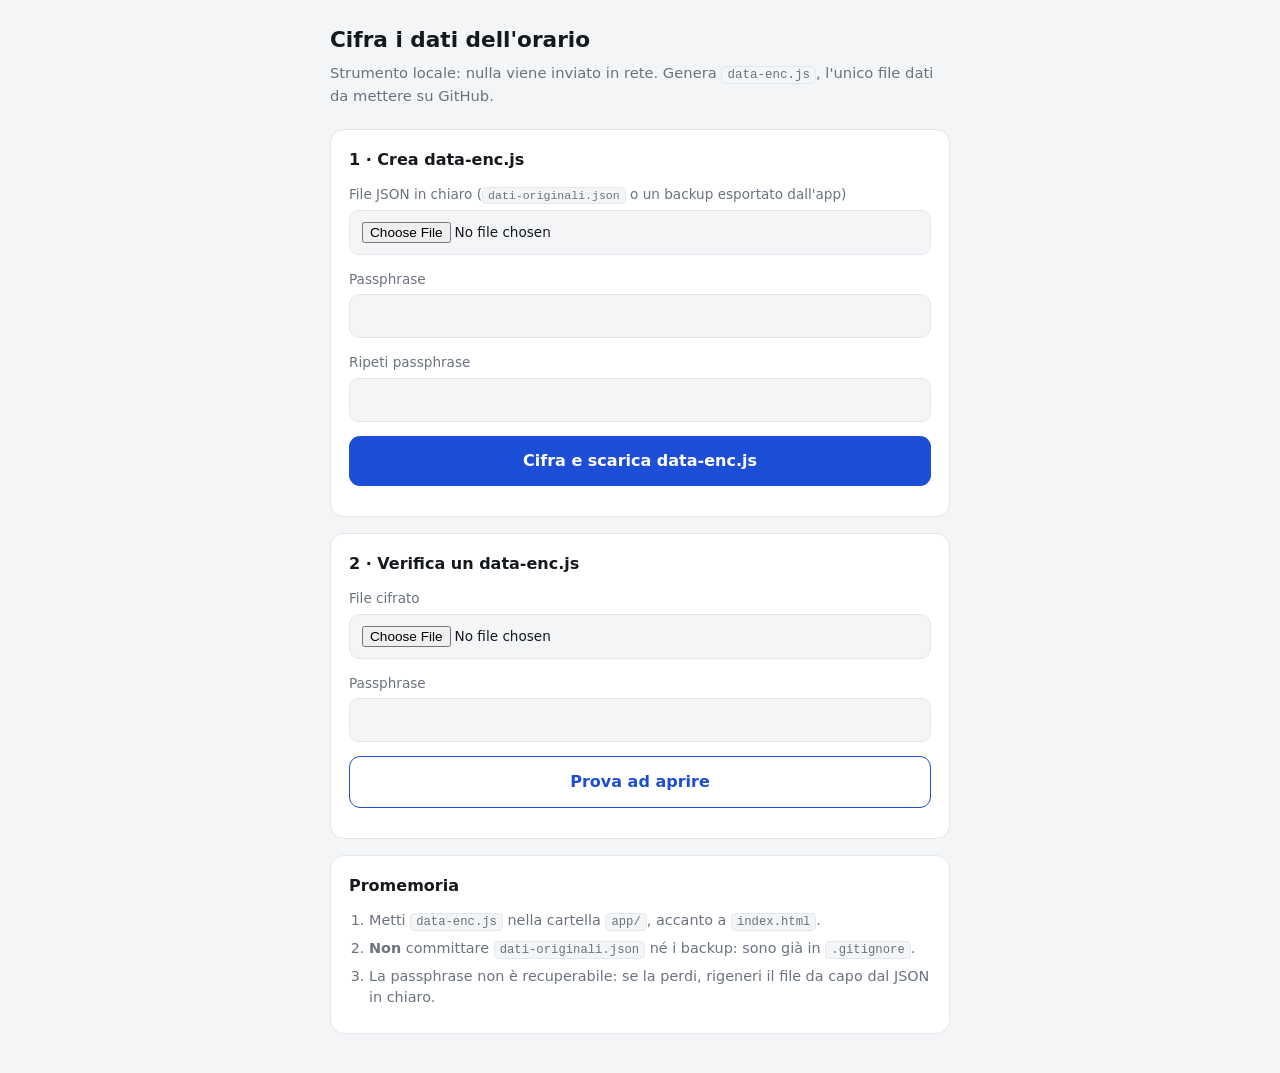
==== cifra.html @ 4352be08 "app orario tasso" ====
<!DOCTYPE html>
<html lang="it">
<head>
<meta charset="utf-8">
<meta name="viewport" content="width=device-width, initial-scale=1">
<title>Cifra dati — Orario T. Tasso</title>
<style>
  :root{--ink:#15181d;--muted:#6b7280;--line:#e4e7ec;--accent:#1d4ed8;--bg:#f4f5f7;--card:#fff}
  @media(prefers-color-scheme:dark){:root{--ink:#e9ebef;--muted:#9aa1ad;--line:#272b33;--accent:#6f9bff;--bg:#0f1115;--card:#171a20}}
  body{margin:0;background:var(--bg);color:var(--ink);font:16px/1.5 system-ui,-apple-system,"Segoe UI",sans-serif;padding:24px 16px}
  main{max-width:620px;margin:0 auto}
  h1{font-size:1.35rem;margin:0 0 6px} p.sub{color:var(--muted);margin:0 0 22px;font-size:.92rem}
  .card{background:var(--card);border:1px solid var(--line);border-radius:14px;padding:18px;margin-bottom:16px}
  h2{font-size:1rem;margin:0 0 12px}
  label{display:block;font-size:.85rem;color:var(--muted);margin-bottom:14px}
  input{width:100%;box-sizing:border-box;padding:11px 12px;border:1px solid var(--line);border-radius:10px;
        background:var(--bg);color:var(--ink);margin-top:5px;font:inherit}
  button{background:var(--accent);color:#fff;border:0;border-radius:11px;padding:13px 18px;font:inherit;font-weight:600;cursor:pointer;width:100%}
  button.sec{background:transparent;color:var(--accent);border:1px solid var(--accent)}
  .msg{margin-top:12px;font-size:.9rem}.ok{color:#15803d}.ko{color:#c0392b}
  ol{padding-left:20px;color:var(--muted);font-size:.9rem;margin:0}
  li{margin-bottom:6px}
  code{background:var(--bg);border:1px solid var(--line);border-radius:5px;padding:1px 5px;font-size:.85em}
</style>
</head>
<body>
<main>
  <h1>Cifra i dati dell'orario</h1>
  <p class="sub">Strumento locale: nulla viene inviato in rete. Genera <code>data-enc.js</code>, l'unico file dati da mettere su GitHub.</p>

  <div class="card">
    <h2>1 · Crea data-enc.js</h2>
    <label>File JSON in chiaro (<code>dati-originali.json</code> o un backup esportato dall'app)
      <input type="file" id="f" accept=".json,application/json"></label>
    <label>Passphrase<input type="password" id="p1" autocomplete="new-password"></label>
    <label>Ripeti passphrase<input type="password" id="p2" autocomplete="new-password"></label>
    <button id="go">Cifra e scarica data-enc.js</button>
    <div class="msg" id="m1"></div>
  </div>

  <div class="card">
    <h2>2 · Verifica un data-enc.js</h2>
    <label>File cifrato<input type="file" id="f2" accept=".js"></label>
    <label>Passphrase<input type="password" id="p3" autocomplete="off"></label>
    <button class="sec" id="go2">Prova ad aprire</button>
    <div class="msg" id="m2"></div>
  </div>

  <div class="card">
    <h2>Promemoria</h2>
    <ol>
      <li>Metti <code>data-enc.js</code> nella cartella <code>app/</code>, accanto a <code>index.html</code>.</li>
      <li><b>Non</b> committare <code>dati-originali.json</code> né i backup: sono già in <code>.gitignore</code>.</li>
      <li>La passphrase non è recuperabile: se la perdi, rigeneri il file da capo dal JSON in chiaro.</li>
    </ol>
  </div>
</main>

<script>
const ITER = 310000;
const enc = new TextEncoder(), dec = new TextDecoder();
const b64e = b => { const a = new Uint8Array(b); let s = ''; for (let i = 0; i < a.length; i++) s += String.fromCharCode(a[i]); return btoa(s); };
const b64d = s => { const t = atob(s), a = new Uint8Array(t.length); for (let i = 0; i < t.length; i++) a[i] = t.charCodeAt(i); return a; };
async function key(pass, salt) {
  const km = await crypto.subtle.importKey('raw', enc.encode(pass), 'PBKDF2', false, ['deriveKey']);
  return crypto.subtle.deriveKey({ name: 'PBKDF2', salt, iterations: ITER, hash: 'SHA-256' },
    km, { name: 'AES-GCM', length: 256 }, false, ['encrypt', 'decrypt']);
}
function say(id, txt, ok) { const e = document.getElementById(id); e.textContent = txt; e.className = 'msg ' + (ok ? 'ok' : 'ko'); }
const read = f => new Promise((res, rej) => { const r = new FileReader(); r.onload = () => res(r.result); r.onerror = rej; r.readAsText(f); });

document.getElementById('go').onclick = async () => {
  const f = document.getElementById('f').files[0];
  const p1 = document.getElementById('p1').value, p2 = document.getElementById('p2').value;
  if (!f) return say('m1', 'Scegli il file JSON.');
  if (p1.length < 6) return say('m1', 'Passphrase troppo corta (almeno 6 caratteri).');
  if (p1 !== p2) return say('m1', 'Le due passphrase non coincidono.');
  try {
    const obj = JSON.parse(await read(f));
    if (!obj.docenti) return say('m1', 'Il JSON non contiene "docenti".');
    const salt = crypto.getRandomValues(new Uint8Array(16));
    const iv = crypto.getRandomValues(new Uint8Array(12));
    const k = await key(p1, salt);
    const ct = await crypto.subtle.encrypt({ name: 'AES-GCM', iv }, k, enc.encode(JSON.stringify(obj)));
    const out = { v: 1, kdf: 'PBKDF2-SHA256', iter: ITER, salt: b64e(salt), iv: b64e(iv), ct: b64e(ct) };
    const blob = new Blob(['window.ORARIO_ENC = ' + JSON.stringify(out) + ';\n'], { type: 'application/javascript' });
    const a = document.createElement('a'); a.href = URL.createObjectURL(blob); a.download = 'data-enc.js';
    document.body.appendChild(a); a.click(); a.remove();
    say('m1', 'Fatto: ' + obj.docenti.length + ' docenti cifrati. Sposta data-enc.js nella cartella app/.', true);
  } catch (e) { say('m1', 'Errore: ' + e.message); }
};

document.getElementById('go2').onclick = async () => {
  const f = document.getElementById('f2').files[0], p = document.getElementById('p3').value;
  if (!f) return say('m2', 'Scegli il file data-enc.js.');
  try {
    const txt = await read(f);
    const box = JSON.parse(txt.replace(/^[^{]*/, '').replace(/;\s*$/, ''));
    const k = await key(p, b64d(box.salt));
    const pt = await crypto.subtle.decrypt({ name: 'AES-GCM', iv: b64d(box.iv) }, k, b64d(box.ct));
    const obj = JSON.parse(dec.decode(pt));
    say('m2', 'Passphrase corretta: ' + obj.docenti.length + ' docenti, anno ' + (obj.meta ? obj.meta.anno : '?') + '.', true);
  } catch (e) { say('m2', 'Non si apre: passphrase errata o file danneggiato.'); }
};
</script>
</body>
</html>
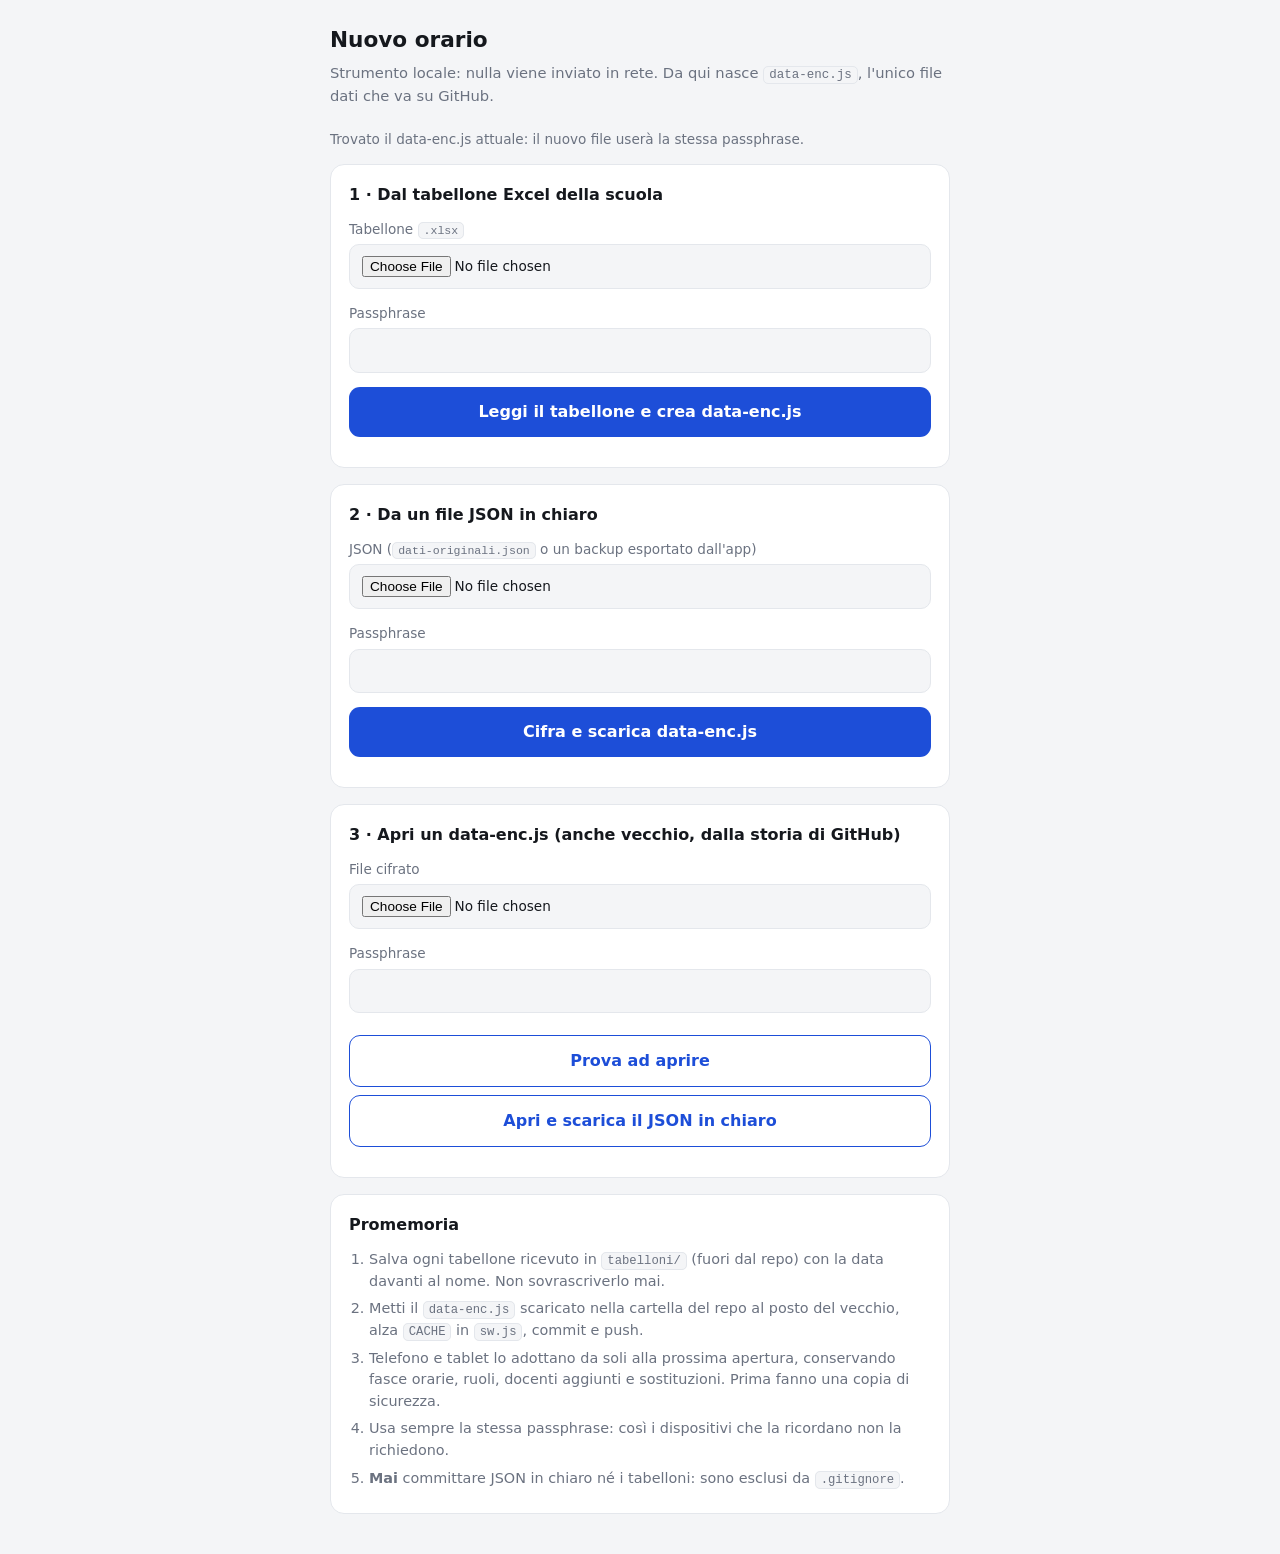
==== commit e5853dfa: "sicurezza" ====
--- a/cifra.html
+++ b/cifra.html
@@ -3,10 +3,11 @@
 <head>
 <meta charset="utf-8">
 <meta name="viewport" content="width=device-width, initial-scale=1">
-<title>Cifra dati — Orario T. Tasso</title>
+<meta name="robots" content="noindex, nofollow">
+<title>Nuovo orario — T. Tasso</title>
 <style>
-  :root{--ink:#15181d;--muted:#6b7280;--line:#e4e7ec;--accent:#1d4ed8;--bg:#f4f5f7;--card:#fff}
-  @media(prefers-color-scheme:dark){:root{--ink:#e9ebef;--muted:#9aa1ad;--line:#272b33;--accent:#6f9bff;--bg:#0f1115;--card:#171a20}}
+  :root{--ink:#15181d;--muted:#6b7280;--line:#e4e7ec;--accent:#1d4ed8;--bg:#f4f5f7;--card:#fff;--ok:#15803d;--ko:#c0392b;--warn:#b45309}
+  @media(prefers-color-scheme:dark){:root{--ink:#e9ebef;--muted:#9aa1ad;--line:#272b33;--accent:#6f9bff;--bg:#0f1115;--card:#171a20;--ok:#4ade80;--ko:#f87171;--warn:#f0b357}}
   body{margin:0;background:var(--bg);color:var(--ink);font:16px/1.5 system-ui,-apple-system,"Segoe UI",sans-serif;padding:24px 16px}
   main{max-width:620px;margin:0 auto}
   h1{font-size:1.35rem;margin:0 0 6px} p.sub{color:var(--muted);margin:0 0 22px;font-size:.92rem}
@@ -16,91 +17,344 @@
   input{width:100%;box-sizing:border-box;padding:11px 12px;border:1px solid var(--line);border-radius:10px;
         background:var(--bg);color:var(--ink);margin-top:5px;font:inherit}
   button{background:var(--accent);color:#fff;border:0;border-radius:11px;padding:13px 18px;font:inherit;font-weight:600;cursor:pointer;width:100%}
-  button.sec{background:transparent;color:var(--accent);border:1px solid var(--accent)}
-  .msg{margin-top:12px;font-size:.9rem}.ok{color:#15803d}.ko{color:#c0392b}
+  button.sec{background:transparent;color:var(--accent);border:1px solid var(--accent);margin-top:8px}
+  .msg{margin-top:12px;font-size:.9rem;white-space:pre-line}.ok{color:var(--ok)}.ko{color:var(--ko)}.warn{color:var(--warn)}
+  .stato{font-size:.85rem;color:var(--muted);margin:0 0 14px}
   ol{padding-left:20px;color:var(--muted);font-size:.9rem;margin:0}
   li{margin-bottom:6px}
   code{background:var(--bg);border:1px solid var(--line);border-radius:5px;padding:1px 5px;font-size:.85em}
+  [hidden]{display:none!important}
 </style>
 </head>
 <body>
 <main>
-  <h1>Cifra i dati dell'orario</h1>
-  <p class="sub">Strumento locale: nulla viene inviato in rete. Genera <code>data-enc.js</code>, l'unico file dati da mettere su GitHub.</p>
+  <h1>Nuovo orario</h1>
+  <p class="sub">Strumento locale: nulla viene inviato in rete. Da qui nasce <code>data-enc.js</code>, l'unico file dati che va su GitHub.</p>
+  <p class="stato" id="stato"></p>
 
   <div class="card">
-    <h2>1 · Crea data-enc.js</h2>
-    <label>File JSON in chiaro (<code>dati-originali.json</code> o un backup esportato dall'app)
-      <input type="file" id="f" accept=".json,application/json"></label>
-    <label>Passphrase<input type="password" id="p1" autocomplete="new-password"></label>
-    <label>Ripeti passphrase<input type="password" id="p2" autocomplete="new-password"></label>
+    <h2>1 · Dal tabellone Excel della scuola</h2>
+    <label>Tabellone <code>.xlsx</code><input type="file" id="fx" accept=".xlsx"></label>
+    <label>Passphrase<input type="password" id="px" autocomplete="current-password"></label>
+    <label id="px2L" hidden>Ripeti passphrase<input type="password" id="px2" autocomplete="new-password"></label>
+    <button id="goX">Leggi il tabellone e crea data-enc.js</button>
+    <div class="msg" id="mX"></div>
+  </div>
+
+  <div class="card">
+    <h2>2 · Da un file JSON in chiaro</h2>
+    <label>JSON (<code>dati-originali.json</code> o un backup esportato dall'app)<input type="file" id="f" accept=".json,application/json"></label>
+    <label>Passphrase<input type="password" id="p1" autocomplete="current-password"></label>
+    <label id="p2L" hidden>Ripeti passphrase<input type="password" id="p2" autocomplete="new-password"></label>
     <button id="go">Cifra e scarica data-enc.js</button>
     <div class="msg" id="m1"></div>
   </div>
 
   <div class="card">
-    <h2>2 · Verifica un data-enc.js</h2>
+    <h2>3 · Apri un data-enc.js (anche vecchio, dalla storia di GitHub)</h2>
     <label>File cifrato<input type="file" id="f2" accept=".js"></label>
     <label>Passphrase<input type="password" id="p3" autocomplete="off"></label>
     <button class="sec" id="go2">Prova ad aprire</button>
+    <button class="sec" id="go3">Apri e scarica il JSON in chiaro</button>
     <div class="msg" id="m2"></div>
   </div>
 
   <div class="card">
     <h2>Promemoria</h2>
     <ol>
-      <li>Metti <code>data-enc.js</code> nella cartella <code>app/</code>, accanto a <code>index.html</code>.</li>
-      <li><b>Non</b> committare <code>dati-originali.json</code> né i backup: sono già in <code>.gitignore</code>.</li>
-      <li>La passphrase non è recuperabile: se la perdi, rigeneri il file da capo dal JSON in chiaro.</li>
+      <li>Salva ogni tabellone ricevuto in <code>tabelloni/</code> (fuori dal repo) con la data davanti al nome. Non sovrascriverlo mai.</li>
+      <li>Metti il <code>data-enc.js</code> scaricato nella cartella del repo al posto del vecchio, alza <code>CACHE</code> in <code>sw.js</code>, commit e push.</li>
+      <li>Telefono e tablet lo adottano da soli alla prossima apertura, conservando fasce orarie, ruoli, docenti aggiunti e sostituzioni. Prima fanno una copia di sicurezza.</li>
+      <li>Usa sempre la stessa passphrase: così i dispositivi che la ricordano non la richiedono.</li>
+      <li><b>Mai</b> committare JSON in chiaro né i tabelloni: sono esclusi da <code>.gitignore</code>.</li>
     </ol>
   </div>
 </main>
 
+<script src="data-enc.js"></script>
 <script>
-const ITER = 310000;
+// <core> — lettura del tabellone (usata anche dai test)
+const TAB = (() => {
+  const CLS = /^[123][A-F]$/;
+  const LUOGHI = { BOIARDO: 'Boiardo', BAURA: 'Baura', DANTE: 'Dante', PONTE: 'Ponte', DEPISIS: 'De Pisis', ITI: 'ITI', BACHELET: 'Bachelet' };
+  const SINGOLI = { P: 'Potenziamento', POT: 'Potenziamento', UFF: 'Ufficio', LAB: 'Laboratorio' };
+  const GIORNI = ['LUN', 'MAR', 'MER', 'GIO', 'VEN'];
+  const norm = s => String(s == null ? '' : s).toLowerCase().normalize('NFD').replace(/[̀-ͯ]/g, '').replace(/\s+/g, ' ').trim();
+  const slug = s => norm(s).replace(/[^a-z0-9]+/g, '-').replace(/^-|-$/g, '') || 'docente';
+  const ent = s => s.replace(/&lt;/g, '<').replace(/&gt;/g, '>').replace(/&quot;/g, '"').replace(/&apos;/g, "'")
+    .replace(/&#(\d+);/g, (m, n) => String.fromCharCode(+n)).replace(/&#x([0-9a-f]+);/gi, (m, n) => String.fromCharCode(parseInt(n, 16))).replace(/&amp;/g, '&');
+
+  async function unzip(buf) {
+    const u = new Uint8Array(buf), dv = new DataView(u.buffer, u.byteOffset, u.byteLength), out = {};
+    let e = u.length - 22;
+    while (e >= 0 && dv.getUint32(e, true) !== 0x06054b50) e--;
+    if (e < 0) throw new Error('non è un file .xlsx');
+    let p = dv.getUint32(e + 16, true);
+    const n = dv.getUint16(e + 10, true);
+    for (let i = 0; i < n; i++) {
+      const met = dv.getUint16(p + 10, true), cs = dv.getUint32(p + 20, true);
+      const nl = dv.getUint16(p + 28, true), xl = dv.getUint16(p + 30, true), cl = dv.getUint16(p + 32, true);
+      const lo = dv.getUint32(p + 42, true);
+      const name = new TextDecoder().decode(u.subarray(p + 46, p + 46 + nl));
+      p += 46 + nl + xl + cl;
+      if (!/^xl\/(workbook\.xml|sharedStrings\.xml|_rels\/workbook\.xml\.rels|worksheets\/[^/]+\.xml)$/.test(name)) continue;
+      const d0 = lo + 30 + dv.getUint16(lo + 26, true) + dv.getUint16(lo + 28, true);
+      const raw = u.subarray(d0, d0 + cs);
+      let data = raw;
+      if (met === 8) data = new Uint8Array(await new Response(new Blob([raw]).stream().pipeThrough(new DecompressionStream('deflate-raw'))).arrayBuffer());
+      else if (met !== 0) throw new Error('compressione non supportata');
+      out[name] = new TextDecoder().decode(data);
+    }
+    return out;
+  }
+  const colN = s => { let n = 0; for (const ch of s) n = n * 26 + ch.charCodeAt(0) - 64; return n; };
+
+  async function leggiFoglio(buf) {
+    const z = await unzip(buf);
+    const ss = [];
+    (z['xl/sharedStrings.xml'] || '').replace(/<si>([\s\S]*?)<\/si>/g, (m, si) => {
+      let t = ''; si.replace(/<t[^>]*>([\s\S]*?)<\/t>/g, (m2, x) => { t += x; }); ss.push(ent(t)); return m;
+    });
+    const wb = z['xl/workbook.xml'] || '', rels = z['xl/_rels/workbook.xml.rels'] || '';
+    const fogli = []; wb.replace(/<sheet\b[^>]*>/g, m => {
+      const nm = (/name="([^"]*)"/.exec(m) || [])[1], id = (/r:id="([^"]*)"/.exec(m) || [])[1];
+      fogli.push({ nome: ent(nm || ''), id }); return m;
+    });
+    const f = fogli.find(x => norm(x.nome) === 'vuoto') || fogli[0];
+    if (!f) throw new Error('nessun foglio nel file');
+    let target = null;
+    rels.replace(/<Relationship\b[^>]*>/g, m => {
+      if ((/Id="([^"]*)"/.exec(m) || [])[1] === f.id) target = (/Target="([^"]*)"/.exec(m) || [])[1]; return m;
+    });
+    target = target ? 'xl/' + target.replace(/^\/?xl\//, '').replace(/^\//, '') : 'xl/worksheets/sheet1.xml';
+    const xml = z[target]; if (!xml) throw new Error('foglio non trovato');
+    const g = {};
+    xml.replace(/<c r="([A-Z]+)(\d+)"([^>]*?)(?:\/>|>([\s\S]*?)<\/c>)/g, (m, c, r, at, body) => {
+      if (!body) return m;
+      const t = (/\bt="([^"]*)"/.exec(at) || [])[1];
+      let v = null;
+      if (t === 'inlineStr') { v = ''; body.replace(/<t[^>]*>([\s\S]*?)<\/t>/g, (m2, x) => { v += x; }); v = ent(v); }
+      else { const vv = /<v>([\s\S]*?)<\/v>/.exec(body); if (vv) v = t === 's' ? ss[+vv[1]] : ent(vv[1]); }
+      if (v != null) (g[+r] = g[+r] || {})[colN(c)] = v;
+      return m;
+    });
+    return { get: (r, c) => { const x = (g[r] || {})[c]; return x == null ? '' : String(x).trim(); }, maxRow: Math.max(0, ...Object.keys(g).map(Number)), nomeFoglio: f.nome };
+  }
+
+  function materiaDa(catt) {
+    const out = [];
+    for (const tok of String(catt || '').toUpperCase().split(/\s+/)) {
+      if (!tok) continue;
+      if (/^(CORSO|CORSI|TUTTE)$/.test(tok) || !/^([A-ZÀ-Ü]+|L2)$/.test(tok)) break;
+      out.push(tok);
+    }
+    return out.join(' ');
+  }
+  function ruoloDa(m) {
+    const x = norm(m).toUpperCase();
+    if (x.indexOf('SOSTEGNO') >= 0) return 'sostegno';
+    if (x.indexOf('EDUCAT') >= 0) return 'educatore';
+    if (x.indexOf('L2') >= 0) return 'l2';
+    return 'curricolare';
+  }
+  const titolo = s => s.charAt(0).toUpperCase() + s.slice(1).toLowerCase();
+
+  /* una giornata: ricompone le sigle spezzate su celle consecutive */
+  function giornata(raw, strani) {
+    const t = raw.map(v => String(v || '').trim()), out = t.map(() => '');
+    let i = 0;
+    while (i < t.length) {
+      const v = t[i], V = v.toUpperCase();
+      if (!v) { i++; continue; }
+      if (CLS.test(V)) { out[i] = V; i++; continue; }
+      if (V === 'X') { out[i] = 'X'; i++; continue; }
+      let j = i; while (j < t.length && t[j] && !CLS.test(t[j].toUpperCase()) && t[j].toUpperCase() !== 'X') j++;
+      let k = i, ignoto = [];
+      const chiudi = () => { if (!ignoto.length) return; const lab = ignoto.length > 1 ? titolo(ignoto.map(x => t[x]).join('')) : t[ignoto[0]]; ignoto.forEach(x => { out[x] = lab; }); strani.add(lab); ignoto = []; };
+      while (k < j) {
+        let m = -1;
+        for (let e = j; e > k; e--) if (LUOGHI[t.slice(k, e).join('').toUpperCase().replace(/\s+/g, '')]) { m = e; break; }
+        if (m > 0) { chiudi(); const lab = LUOGHI[t.slice(k, m).join('').toUpperCase().replace(/\s+/g, '')]; for (let x = k; x < m; x++) out[x] = lab; k = m; continue; }
+        const s = SINGOLI[t[k].toUpperCase()];
+        if (s) { chiudi(); out[k] = s; } else ignoto.push(k);
+        k++;
+      }
+      chiudi();
+      i = j;
+    }
+    return out;
+  }
+
+  /* dal foglio al modello dati dell'app */
+  function converti(sh, base, nomeFile) {
+    let rOre = 0, rDoc = 0;
+    for (let r = 1; r <= Math.min(sh.maxRow, 30); r++) {
+      const b = norm(sh.get(r, 2));
+      if (b === 'ore' && !rOre) rOre = r;
+      if (b === 'docenti' && !rDoc) rDoc = r;
+    }
+    if (!rOre) throw new Error('non trovo la riga "ore" nella colonna B');
+    const gruppi = []; let cur = null;
+    for (let c = 3; c <= 120; c++) {
+      const v = sh.get(rOre, c);
+      if (/^\d+(\.0+)?$/.test(v)) { if (!cur) { cur = []; gruppi.push(cur); } cur.push(c); } else cur = null;
+    }
+    if (gruppi.length < 5) throw new Error('trovo ' + gruppi.length + ' giorni invece di 5 nella riga "ore"');
+    const giorni = gruppi.slice(0, 5).map((cols, i) => {
+      const h = norm(sh.get(rOre - 1, cols[0])).toUpperCase().slice(0, 3);
+      return { g: GIORNI.indexOf(h) >= 0 ? h : GIORNI[i], cols };
+    });
+    const nOre = Math.max(...giorni.map(x => x.cols.length));
+    const strani = new Set(), docenti = [], usati = {};
+    let r = (rDoc || rOre + 1) + 1;
+    for (; r <= sh.maxRow; r++) {
+      const nome = sh.get(r, 2).replace(/\s+/g, ' ');
+      if (!nome) { if (docenti.length) break; else continue; }
+      const cattedra = sh.get(r, 3);
+      let id = slug(nome); if (usati[id]) { let n = 2; while (usati[id + '-' + n]) n++; id += '-' + n; } usati[id] = 1;
+      const materia = materiaDa(cattedra);
+      const celle = {};
+      giorni.forEach(x => {
+        const v = giornata(x.cols.map(c => sh.get(r, c)), strani);
+        while (v.length < nOre) v.push('');
+        celle[x.g] = v;
+      });
+      docenti.push({ id, nome, cattedra, materia, ruolo: ruoloDa(materia), celle });
+    }
+    if (!docenti.length) throw new Error('nessun docente trovato sotto la riga "DOCENTI"');
+    base = base || {};
+    const io = docenti.some(t => t.id === base.io) ? base.io : (docenti.find(t => t.id === 'poletti-andrea') || docenti[0]).id;
+    const data = {
+      meta: Object.assign({ scuola: 'IC "C. Govoni" — Sec. I grado "T. Tasso"', anno: '2026/2027', nota: 'Orario provvisorio' },
+        base.meta || {}, { fonte: nomeFile || '', generato: new Date().toISOString() }),
+      giorni: GIORNI.slice(),
+      giorniLunghi: base.giorniLunghi || { LUN: 'Lunedì', MAR: 'Martedì', MER: 'Mercoledì', GIO: 'Giovedì', VEN: 'Venerdì' },
+      orari: base.orari && base.orari.length ? base.orari : ['08:00', '09:00', '10:00', '11:00', '12:00', '13:00'].slice(0, nOre),
+      io, docenti
+    };
+    if (base.pause) data.pause = base.pause;
+    return { data, strani: [...strani], nOre };
+  }
+
+  /* cosa cambia rispetto all'orario attuale */
+  function confronta(prima, dopo) {
+    if (!prima) return null;
+    const pm = {}; prima.docenti.forEach(t => { pm[t.id] = t; });
+    const nuovi = [], celle = [];
+    dopo.docenti.forEach(t => {
+      const o = pm[t.id]; if (!o) { nuovi.push(t.nome); return; }
+      delete pm[t.id];
+      Object.keys(t.celle).forEach(g => t.celle[g].forEach((v, h) => { if ((v || '') !== ((o.celle[g] || [])[h] || '')) celle.push({ nome: t.nome, g, h, da: (o.celle[g] || [])[h] || '', a: v }); }));
+    });
+    return { nuovi, usciti: Object.values(pm).map(t => t.nome), celle };
+  }
+  return { leggiFoglio, converti, confronta, giornata, materiaDa };
+})();
+// </core>
+
 const enc = new TextEncoder(), dec = new TextDecoder();
 const b64e = b => { const a = new Uint8Array(b); let s = ''; for (let i = 0; i < a.length; i++) s += String.fromCharCode(a[i]); return btoa(s); };
 const b64d = s => { const t = atob(s), a = new Uint8Array(t.length); for (let i = 0; i < t.length; i++) a[i] = t.charCodeAt(i); return a; };
-async function key(pass, salt) {
+const BOX = window.ORARIO_ENC || null;
+const ITER = (BOX && BOX.iter) || 310000;
+const $ = id => document.getElementById(id);
+async function key(pass, salt, iter) {
   const km = await crypto.subtle.importKey('raw', enc.encode(pass), 'PBKDF2', false, ['deriveKey']);
-  return crypto.subtle.deriveKey({ name: 'PBKDF2', salt, iterations: ITER, hash: 'SHA-256' },
+  return crypto.subtle.deriveKey({ name: 'PBKDF2', salt, iterations: iter || ITER, hash: 'SHA-256' },
     km, { name: 'AES-GCM', length: 256 }, false, ['encrypt', 'decrypt']);
 }
-function say(id, txt, ok) { const e = document.getElementById(id); e.textContent = txt; e.className = 'msg ' + (ok ? 'ok' : 'ko'); }
-const read = f => new Promise((res, rej) => { const r = new FileReader(); r.onload = () => res(r.result); r.onerror = rej; r.readAsText(f); });
-
-document.getElementById('go').onclick = async () => {
-  const f = document.getElementById('f').files[0];
-  const p1 = document.getElementById('p1').value, p2 = document.getElementById('p2').value;
+async function apriBox(box, pass) {
+  const k = await key(pass, b64d(box.salt), box.iter);
+  const pt = await crypto.subtle.decrypt({ name: 'AES-GCM', iv: b64d(box.iv) }, k, b64d(box.ct));
+  return { k, obj: JSON.parse(dec.decode(pt)) };
+}
+function say(id, txt, cls) { const e = $(id); e.textContent = txt; e.className = 'msg ' + (cls || 'ko'); }
+const readText = f => new Promise((res, rej) => { const r = new FileReader(); r.onload = () => res(r.result); r.onerror = rej; r.readAsText(f); });
+const readBuf = f => new Promise((res, rej) => { const r = new FileReader(); r.onload = () => res(r.result); r.onerror = rej; r.readAsArrayBuffer(f); });
+function scarica(nome, testo, tipo) {
+  const a = document.createElement('a'); a.href = URL.createObjectURL(new Blob([testo], { type: tipo }));
+  a.download = nome; document.body.appendChild(a); a.click(); a.remove();
+}
+
+/* stessa passphrase e stesso salt dell'orario attuale: i dispositivi che la ricordano non la richiedono */
+async function chiave(passId, pass2Id) {
+  const pass = $(passId).value;
+  if (BOX) {
+    try { return Object.assign({ salt: BOX.salt }, await apriBox(BOX, pass)); }
+    catch (e) { throw new Error('Passphrase errata: non apre il data-enc.js attuale. Usa la stessa di sempre.'); }
+  }
+  if (pass.length < 6) throw new Error('Passphrase troppo corta (almeno 6 caratteri).');
+  if (pass !== $(pass2Id).value) throw new Error('Le due passphrase non coincidono.');
+  const salt = crypto.getRandomValues(new Uint8Array(16));
+  return { salt: b64e(salt), k: await key(pass, salt), obj: null };
+}
+async function cifra(obj, k, salt) {
+  const iv = crypto.getRandomValues(new Uint8Array(12));
+  const ct = await crypto.subtle.encrypt({ name: 'AES-GCM', iv }, k, enc.encode(JSON.stringify(obj)));
+  return 'window.ORARIO_ENC = ' + JSON.stringify({ v: 1, kdf: 'PBKDF2-SHA256', iter: ITER, salt, iv: b64e(iv), ct: b64e(ct) }) + ';\n';
+}
+
+if (BOX) $('stato').textContent = 'Trovato il data-enc.js attuale: il nuovo file userà la stessa passphrase.';
+else { $('stato').textContent = 'Nessun data-enc.js accanto a questa pagina: ne creerai uno nuovo con una passphrase nuova.'; $('px2L').hidden = false; $('p2L').hidden = false; }
+
+$('goX').onclick = async () => {
+  const f = $('fx').files[0];
+  if (!f) return say('mX', 'Scegli il file .xlsx.');
+  say('mX', 'Leggo…', 'muted');
+  try {
+    const c = await chiave('px', 'px2');
+    const sh = await TAB.leggiFoglio(await readBuf(f));
+    const r = TAB.converti(sh, c.obj, f.name);
+    const d = TAB.confronta(c.obj, r.data);
+    scarica('data-enc.js', await cifra(r.data, c.k, c.salt), 'application/javascript');
+    let txt = `Fatto: ${r.data.docenti.length} docenti, ${r.nOre} ore al giorno. data-enc.js scaricato.`;
+    if (d) {
+      txt += `\nRispetto all'orario attuale: ${d.celle.length} celle cambiate`;
+      if (d.nuovi.length) txt += `, nuovi: ${d.nuovi.join(', ')}`;
+      if (d.usciti.length) txt += `, non più presenti: ${d.usciti.join(', ')}`;
+      txt += '.';
+      const io = r.data.docenti.find(t => t.id === r.data.io);
+      const mie = d.celle.filter(x => io && x.nome === io.nome);
+      if (mie.length) txt += `\nNel tuo orario: ` + mie.map(x => `${x.g} ${x.h + 1}ª ${x.da || '—'} → ${x.a || '—'}`).join(' · ');
+    }
+    if (r.strani.length) txt += `\nSigle non riconosciute, lasciate così: ${r.strani.join(', ')}.`;
+    say('mX', txt, r.strani.length ? 'warn' : 'ok');
+  } catch (e) { say('mX', e.message || String(e)); }
+};
+
+$('go').onclick = async () => {
+  const f = $('f').files[0];
   if (!f) return say('m1', 'Scegli il file JSON.');
-  if (p1.length < 6) return say('m1', 'Passphrase troppo corta (almeno 6 caratteri).');
-  if (p1 !== p2) return say('m1', 'Le due passphrase non coincidono.');
   try {
-    const obj = JSON.parse(await read(f));
+    const obj = JSON.parse(await readText(f));
     if (!obj.docenti) return say('m1', 'Il JSON non contiene "docenti".');
-    const salt = crypto.getRandomValues(new Uint8Array(16));
-    const iv = crypto.getRandomValues(new Uint8Array(12));
-    const k = await key(p1, salt);
-    const ct = await crypto.subtle.encrypt({ name: 'AES-GCM', iv }, k, enc.encode(JSON.stringify(obj)));
-    const out = { v: 1, kdf: 'PBKDF2-SHA256', iter: ITER, salt: b64e(salt), iv: b64e(iv), ct: b64e(ct) };
-    const blob = new Blob(['window.ORARIO_ENC = ' + JSON.stringify(out) + ';\n'], { type: 'application/javascript' });
-    const a = document.createElement('a'); a.href = URL.createObjectURL(blob); a.download = 'data-enc.js';
-    document.body.appendChild(a); a.click(); a.remove();
-    say('m1', 'Fatto: ' + obj.docenti.length + ' docenti cifrati. Sposta data-enc.js nella cartella app/.', true);
-  } catch (e) { say('m1', 'Errore: ' + e.message); }
+    const c = await chiave('p1', 'p2');
+    delete obj.man; delete obj.base; delete obj.baseIds;
+    obj.meta = Object.assign({}, obj.meta, { generato: new Date().toISOString() });
+    scarica('data-enc.js', await cifra(obj, c.k, c.salt), 'application/javascript');
+    say('m1', 'Fatto: ' + obj.docenti.length + ' docenti cifrati. data-enc.js scaricato.', 'ok');
+  } catch (e) { say('m1', e.message || String(e)); }
 };
 
-document.getElementById('go2').onclick = async () => {
-  const f = document.getElementById('f2').files[0], p = document.getElementById('p3').value;
-  if (!f) return say('m2', 'Scegli il file data-enc.js.');
+async function apriFile() {
+  const f = $('f2').files[0];
+  if (!f) throw new Error('Scegli il file data-enc.js.');
+  const txt = await readText(f);
+  const box = JSON.parse(txt.replace(/^[^{]*/, '').replace(/;\s*$/, ''));
+  try { return (await apriBox(box, $('p3').value)).obj; }
+  catch (e) { throw new Error('Non si apre: passphrase errata o file danneggiato.'); }
+}
+$('go2').onclick = async () => {
+  try { const o = await apriFile(); say('m2', 'Passphrase corretta: ' + o.docenti.length + ' docenti, generato ' + ((o.meta && o.meta.generato) || '?') + '.', 'ok'); }
+  catch (e) { say('m2', e.message); }
+};
+$('go3').onclick = async () => {
   try {
-    const txt = await read(f);
-    const box = JSON.parse(txt.replace(/^[^{]*/, '').replace(/;\s*$/, ''));
-    const k = await key(p, b64d(box.salt));
-    const pt = await crypto.subtle.decrypt({ name: 'AES-GCM', iv: b64d(box.iv) }, k, b64d(box.ct));
-    const obj = JSON.parse(dec.decode(pt));
-    say('m2', 'Passphrase corretta: ' + obj.docenti.length + ' docenti, anno ' + (obj.meta ? obj.meta.anno : '?') + '.', true);
-  } catch (e) { say('m2', 'Non si apre: passphrase errata o file danneggiato.'); }
+    const o = await apriFile();
+    const quando = String((o.meta && o.meta.generato) || 'senza-data').slice(0, 10);
+    scarica('orario-tasso-' + quando + '.json', JSON.stringify(o, null, 1), 'application/json');
+    say('m2', 'JSON in chiaro scaricato: tienilo fuori dal repo.', 'ok');
+  } catch (e) { say('m2', e.message); }
 };
 </script>
 </body>
